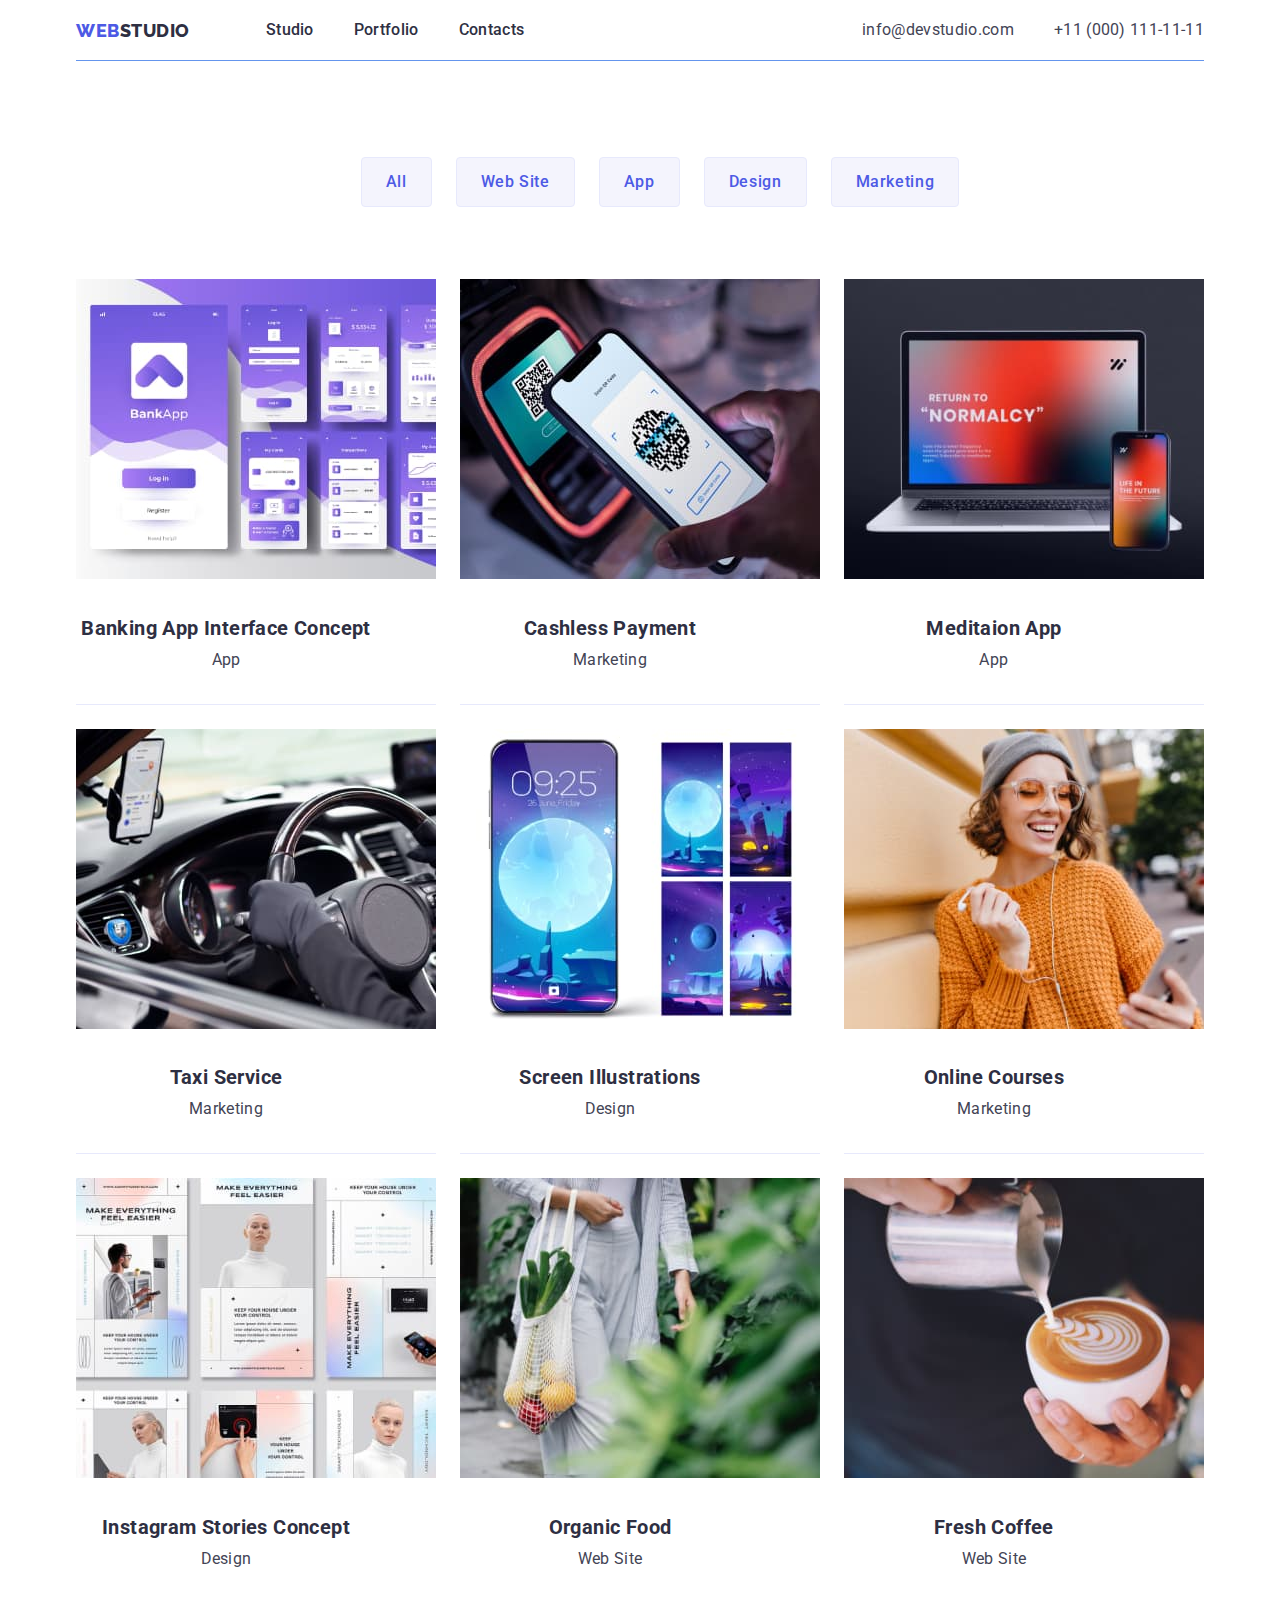
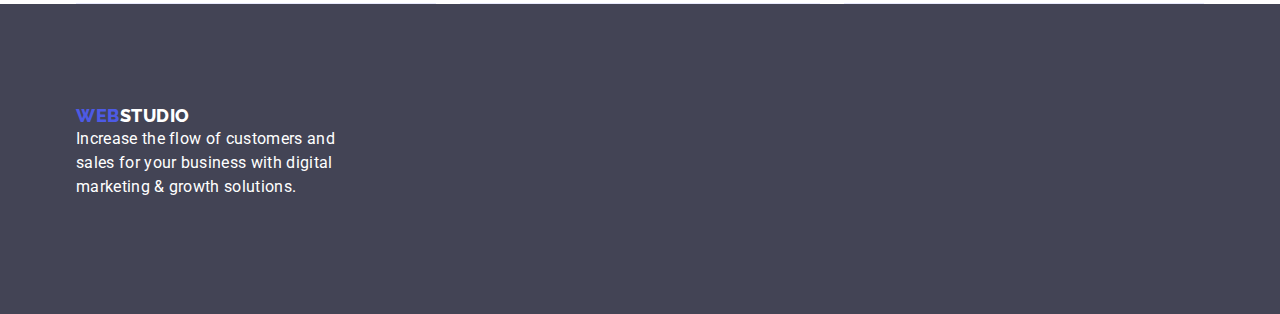
==== potfolio.html @ be7f30b7 "Update html/css" ====
<!DOCTYPE html>
<html lang="en">
<head>
    <meta charset="UTF-8">
    <meta http-equiv="X-UA-Compatible" content="IE=edge">
    <meta name="viewport" content="width=device-width, initial-scale=1.0">
    <link rel="preconnect" href="https://fonts.googleapis.com">
    <link rel="preconnect" href="https://fonts.gstatic.com" crossorigin>
    <link href="https://fonts.googleapis.com/css2?family=Raleway:wght@800&family=Roboto:wght@400;500;700&display=swap"
        rel="stylesheet">
    <link rel="stylesheet" href="https://cdnjs.cloudflare.com/ajax/libs/modern-normalize/1.1.0/modern-normalize.min.css">

    <link rel="stylesheet" href="./css/styles.css">
    <title>Document</title>
</head>
<body>
<header class="header">
    <div class="container">
        <div class="hearder-container">
            <section class="section section-border">
                <nav class="nav">
                    <a class="logo link" href="./index.html">Web<span class="new-logo">Studio</span>
                    </a>
                    <ul class="header-list">
                        <li class="list"><a href="./index.html" class="link header-link">Studio</a> </li>
                        <li class="list"><a href="./potfolio.html" class="link header-link">Portfolio</a></li>
                        <li class="list"><a href="" class="link header-link">Contacts</a></li>
                    </ul>

                </nav>
                <address class="address">
                    <ul class="header-list">
                        <li class="list"><a href="mailto:info@devstudio.com"
                                class="link adress-link">info@devstudio.com</a></li>
                        <li class="list"><a href="tel:+110001111111" class="link adress-link">+11 (000) 111-11-11</a>
                        </li>
                    </ul>
            </section>
        </div>
    </div>
    </address>
</header>
    <main>
       
            <section class="section">
                <div class="container">
                <div class="porfolio-btn-container">
                    <h1 class="portfolio-title hide">Portfolio</h1>
                    <ul class="porfolio-btn-list list">
                        <li class="portfolio-btn-item">
                            <button type="button" class="portfolio-btn">All</button>
                        </li>
                        <li class="portfolio-btn-item">
                            <button type="button" class="portfolio-btn">Web Site</button>
                        </li>
                        <li class="portfolio-btn-item">
                            <button type="button" class="portfolio-btn">App</button>
                        </li>
                        <li class="portfolio-btn-item">
                            <button type="button" class="portfolio-btn">Design</button>
                        </li>
                        <li class="portfolio-btn-item">
                            <button type="button" class="portfolio-btn">Marketing</button>
                        </li>
                    </ul>
                </div>
            
            
                <div class="prtfolio-photo-container">
                    <ul class="portfolio-cards-list list">
                        <li class="cards-item">
                            <div class="cards">
                                <img src="./images/application-menu.jpg" width="360" height="300" alt="application menu" width="380"
                                    class="cards-photo">
                                <h2 class="cards-title">Banking App Interface Concept</h2>
                                <p class="cards-text">App</p>
                            </div>
                        </li>
                    
                        <li class="cards-item">
                            <div class="cards">
                            <img src="./images/qr-code.jpg" width="360" height="300" alt="payment using qr-code" width="380" class="cards-photo">
                            <h2 class="cards-title">Cashless Payment</h2>
                            <p class="cards-text">Marketing</p>
                            </div>
                        </li>
                        <li class="cards-item">
                            <div class="cards">
                            <img src="./images/computer.jpg" width="360" height="300" alt="computer" width="380" class="cards-photo">
                            <h2 class="cards-title">Meditaion App</h2>
                            <p class="cards-text">App</p>
                            </div>
                        </li>
                        <li class="cards-item">
                            <div class="cards">
                            <img src="./images/interior-car.jpg" width="360" height="300" alt="interior on the car.jpg" width="380" class="cards-photo">
                            <h2 class="cards-title">Taxi Service</h2>
                            <p class="cards-text">Marketing</p>
                            </div>
                        </li>
                        <li class="cards-item">
                            <div class="cards">
                            <img src="./images/screen-phone.jpg"width="360" height="300" alt="screen phone" width="380" class="cards-photo">
                            <h2 class="cards-title">Screen Illustrations</h2>
                            <p class="cards-text">Design</p>
                            </div>
                        </li>
                        <li class="cards-item">
                            <div class="cards">
                            <img src="./images/girl-smile.jpg" width="360" height="300" alt="girl smile" width="380" class="cards-photo">
                            <h2 class="cards-title">Online Courses</h2>
                            <p class="cards-text">Marketing</p>
                            </div>
                        </li>
                        <li class="cards-item">
                            <div class="cards">
                            <img src="./images/story.jpg" width="360" height="300" alt="=story girl in the instagram" width="380" class="cards-photo">
                            <h2 class="cards-title">Instagram Stories Concept</h2>
                            <p class="cards-text">Design</p>
                            </div>
                        </li>
                        <li class="cards-item">
                            <div class="cards">
                            <img src="./images/products.jpg"width="360" height="300" alt="a girl who carries groceries" width="380" class="cards-photo">
                            <h2 class="cards-title">Organic Food</h2>
                            <p class="cards-text">Web Site</p>
                            </div>
                        </li>
                        <li class="cards-item">
                            <div class="cards">
                            <img src="./images/coffe.jpg" width="360" height="300" alt="barista pours coffee" width="380" class="cards-photo">
                            <h2 class="cards-title">Fresh Coffee</h2>
                            <p class="cards-text">Web Site</p>
                            </div>
                        </li>
                    
                    </ul>
                </div>
                </div>
            </section>
       
    </main>
    <footer class="footer">
        <section class="section">
            <div class="container">
                <div class="footer-container">
                    <a class="logo link" href="./index.html">Web<span class="footer-logo">Studio</span>
                    </a>
                    <p class=" footer-text">Increase the flow of customers and sales for your business with digital
                        marketing & growth
                        solutions.</p>
                </div>
            </div>
        </section>
    </footer>
    
</body>
</html>
---- css/styles.css ----
:root{
    --raleway: 'Raleway' ,sans-serif;
    --c-blue: #4D5AE5;
    --c-black: #2E2F42;
    --c-gray: #434455;
    --c-white: #FFFFFF;
    --bgr-white: #FFFFFF;
    --bgr-gray: #434455;
    --bgr-light-blue:#F4F4FD;
    --bgr-blue2:#404BBF;
    --bgr-blue:#4D5AE5;
    --c-border:#6495ed;
    --c-prtf-border:#E7E9FC;
    



}
.list {
    list-style: none;
    text-decoration: none;
    
}

.link {
    
    text-decoration: none;
    font-family: 'Roboto';
}
h1,
h2,
h3,
h4,
h5,
p,
ul{
  list-style: none;
}
p{
    list-style: none;
}


body{

 font-family: 'Roboto',
 sans-serif;
 color: var(--c-black);

}
.container{
    width: 1158px;
   margin-left: auto;
   margin-right: auto;
   padding-left: 15px;
   padding-right: 15px;
    
}
.header-container{
    display: flex;
    align-items: center;
    margin: 0;
   
}
.section{
    margin-bottom: 0;
    display: flex;
   
   
}
.section-border{
    border-bottom: 1px solid var(--c-border);

}
.nav {
    display: flex;
    flex-grow: 1;
    align-items: center ;
    gap: 76px;
}

.new-logo{
    color: var(--c-black);
}
.logo{
    font-family: var(--raleway);
        font-style: normal;
        font-weight: 800;
        font-size: 18px;
        line-height: 1.3;
        color:var(--c-blue);
        letter-spacing: 0.03em;
        text-transform: uppercase;
        
       
}


.header-list{
    margin-top: 0;
    margin-bottom: 0;
    display: flex;
    padding: 20px 0;
    gap: 40px;
   
    
}

.header{
    
}


.header-link{

    padding: 20px 0;





    font-weight: 500;
    font-size:16px;
    line-height: 1.28;
    letter-spacing: 0.02em;
    color: var(--c-black)


    

}
.header-link:hover ,
.header-link:focus{
   color: var(--c-blue);
    
}



.address{
       
}
.adress-link{
        font-style: normal;
        font-size: 16px;
        line-height: 1.28;
        letter-spacing: 0.02em;
        color: var(--c-gray)
    }

.adress-link:hover,
.adress-link:focus{
    color: var(--c-blue);

}






/* --------------Hero------------------------ */







.hero{
   background-color: #2E2F42;
  
}
.hero-container{

}
   

.hero-text{
    text-align: center;
    max-width: 496px;
    margin-bottom: 48px;
    margin-left: 287px;
    margin-right: 287px;
    margin-top: 188px;


    font-size : 56px; 
    line-height: 1.1;
    letter-spacing: 0.02em;
    color: var(--c-white)

    
}
.hero-button{
            display: flex;
            flex-direction: row;
            align-items: flex-start;
            padding: 16px 32px;
            gap: 10px;
            margin: 0 auto;
            margin-top: 38px;
            margin-bottom: 188px;
        
    




    font-family: 'Roboto';
    font-size: 16px;
    font-weight: 500;
    line-height: 1.5;
    letter-spacing: 0.04em;
    cursor: pointer;
    background-color: var(--c-blue); 
    color: var(--c-white)
    
}
.hero-button:hover,
.hero-button:focus{
    background-color:var(--bgr-blue2);
    box-shadow: 0px 4px 4px rgba(0, 0, 0, 0.15);
    border-radius: 4px;
    
}


/* -----------------About-section--------------------- */


.about-container{
    
    
}


.about-section{
        font-size: 20px;
        line-height: 1.2;
        color: var(--c-black)
        
}
.hide{
    position: absolute;
        width: 1px;
        height: 1px;
        margin: -1px;
        border: 0;
        padding: 0;
        white-space: nowrap;
        clip-path: inset(100%);
        clip: rect(0 0 0 0);
        overflow: hidden;
}

.about-list {
    display: flex;
    gap: 24px;
    margin-top: 120px;
    
}


.about-list-item {
    margin-top: 0px;
}

.about-list-title {
        margin-top: 0px;
    



        font-size: 20px;
        line-height:1.2;
        letter-spacing: 0.02em;
        color: var(--c-black);
}

.about-list-text {
    



        font-size: 16px;
        line-height: 1.5;
        letter-spacing: 0.02em;
        color: var(--c-black)
}
/* -------work-section-------------- */
.work-section {}


.work-container{
   

}

.work-title {
        margin: 0 auto;
        margin-bottom: 72px;
        display: block;
        text-align: center;
        


        font-size: 36px;
        line-height: 1.11;
        letter-spacing: 0.02em;
        color: var(--c-black)
}

.work-list {
    display: flex;
    margin-bottom: 120px;
    margin-top: 0;
}

.work-list-item {}

.work-list-photo {}

/* ----------------------our-team-------------------- */






.our-team{
    background-color:var(--bgr-light-blue)
}
.team-title {
        text-align: center;
        margin-top: 120px;
        margin-bottom: 72px;
        margin-left: auto;
        margin-right: auto;
        font-size: 36px;
        line-height: 1.11;
        letter-spacing: 0.02em;
        color: var(--c-black)
}

.team-list {
    display: flex;
    gap: 24px;
    margin: 0;
    padding-left: 0;
    
}

.team-list-item {
    display: flex;
    flex-direction: column;
    text-align: center;
    justify-content: center;
}

.team-photo {
    margin-bottom: 32px;
}

.team-name {

        margin: 0;
        margin-bottom: 8px;



        font-size: 20px;
        line-height: 1.2;
        letter-spacing: 0.02em;
        color: var(--c-black);
}

.team-list-text {
        margin: 0;
        margin-bottom: 32px;





        font-size: 16px;
        line-height: 1.2;
        letter-spacing: 0.02em;
        color: var(--c-gray);
}





/* --------------------------FOOTER--------------------- */


.footer {
    background-color: var(--c-gray)
}
.footer-container{
    display: flex;
    
    flex-direction: column;
   
    width: 264px;
    height: 110px;
    margin-top: 100px;
    margin-bottom: 100px;
    margin-left: 0px;
}

.footer-logo{
        margin-bottom: 16px;
        

        font-size: 18px;
        line-height: 1.16;
        letter-spacing: 0.03em;
        color: var(--c-white)
}
.footer-text{

    margin: 0;

    font-size: 16px;
    line-height: 1.5;
    letter-spacing: 0.02em;
    color: var(--c-white)
}


/* ----------------------PORTFOLIO----------------------------------
 */

 
 .portfolio-title {}

 .porfolio-btn-list {
    display: flex;
    justify-content: center;
    margin-top: 96px;
    margin-bottom: 72px;
    gap: 24px;
 }
 .portfolio-photo-container{
    display: flex;
    width: 1158px;
 }

 .portfolio-btn-item {

 }

 .portfolio-btn {

        padding: 12px 24px;
        text-align: center;
        



        font-family: 'Roboto';
        border: 1px solid #E7E9FC;
        border-radius: 4px;
        font-weight: 500;
            font-size: 16px;
            line-height: 1.5;
            letter-spacing: 0.04em;
            color: var(--c-blue);
            cursor: pointer;
            background: var(--bgr-light-blue)
 }
 .portfolio-btn:hover,
 .portfolio-btn:focus{
    
    color: var(--c-white);
    box-shadow: 0px 3px 1px rgba(0, 0, 0, 0.1), 0px 2px 1px rgba(0, 0, 0, 0.08), 0px 2px 2px rgba(0, 0, 0, 0.12);
    background: var(--bgr-blue);
}


 .portfolio-cards-list {
    padding-left: 0;
    margin: 0;
    display: flex;
    gap: 24px;
    flex-wrap: wrap;
    
 }

 .cards-item {
    
    flex-basis: calc( ( 100% - 48px ) / 3 );
    border-bottom: 1px solid var(--c-prtf-border);
  


  }  
    
   .cards{
    text-align: center;
    margin: 0;
    max-width: 300px;
    
   }
 

 .cards-photo {
    margin-bottom: 32px;
 }

 .cards-title {
        margin: 0 auto;
        text-align: center;
        margin-bottom: 8px;


    
        font-size: 20px;
        line-height: 1.2;
        letter-spacing: 0.02em;
        color: var(--c-black)
 }

 .cards-text {
        margin: 0 auto;
        margin-bottom: 32px;

        text-align: center;
        



        font-size: 16px;
        line-height: 1.5;
        letter-spacing: 0.02em;
        color: var(--c-gray)
 }
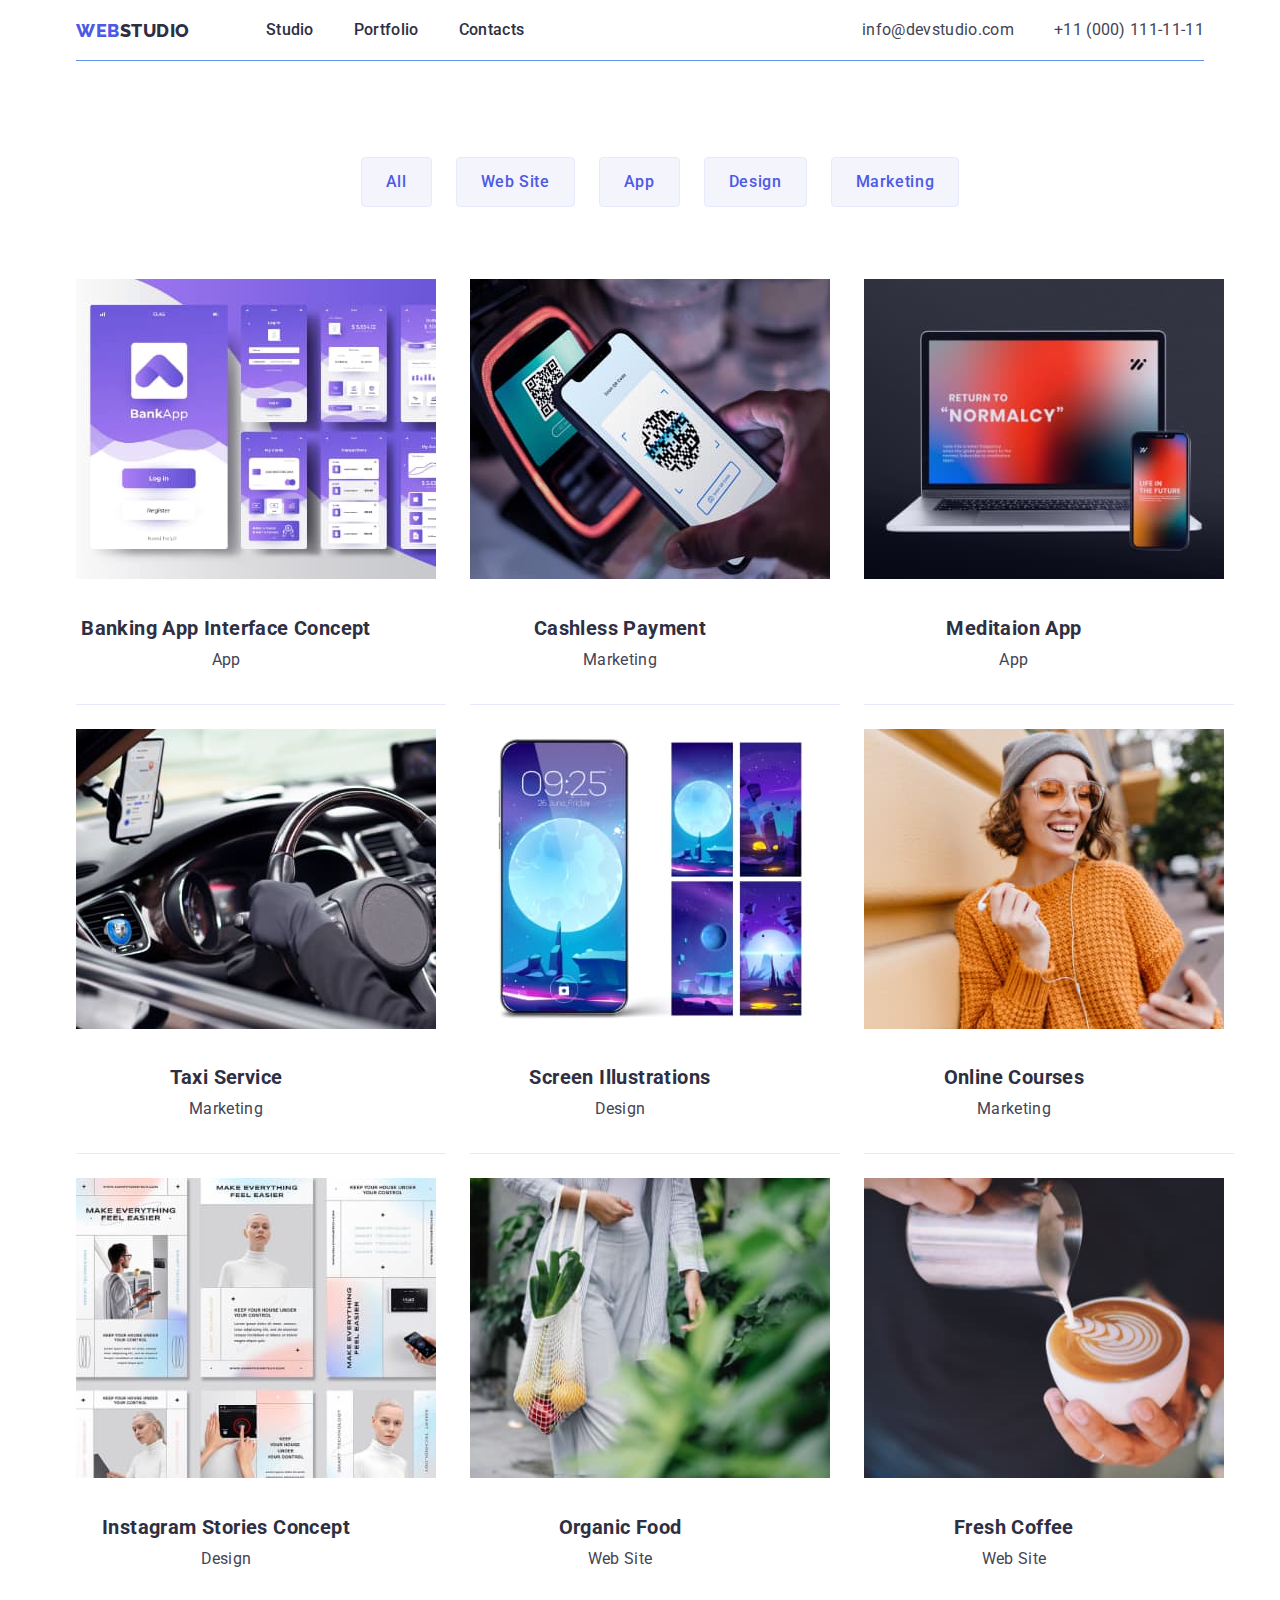
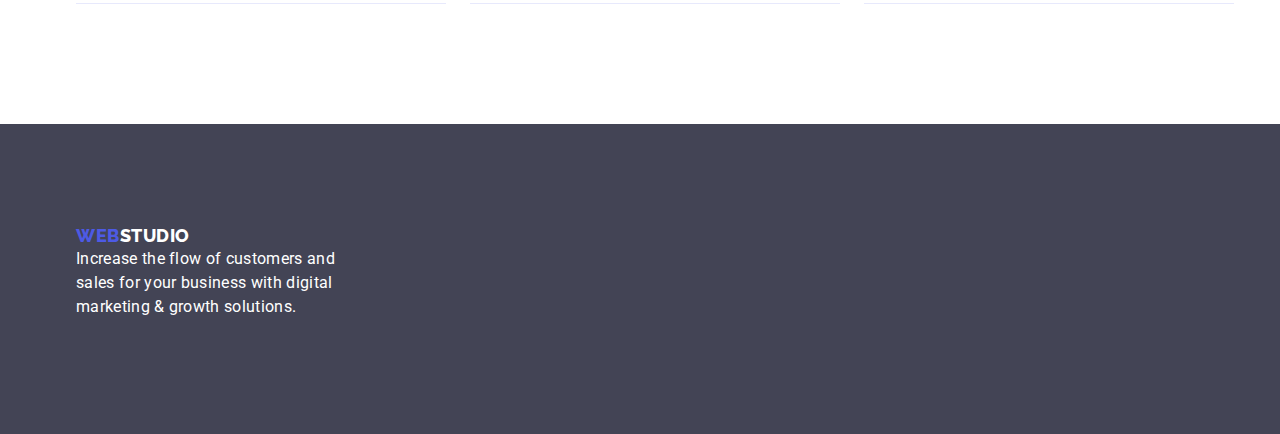
==== commit e0257b8f: "Update" ====
--- a/potfolio.html
+++ b/potfolio.html
@@ -66,7 +66,7 @@
                 </div>
             
             
-                <div class="prtfolio-photo-container">
+                <div class="portfolio-photo-container">
                     <ul class="portfolio-cards-list list">
                         <li class="cards-item">
                             <div class="cards">
--- a/css/styles.css
+++ b/css/styles.css
@@ -293,12 +293,14 @@
 
 
 .work-container{
+    
    
 
 }
 
 .work-title {
         margin: 0 auto;
+        margin-top: 120px;
         margin-bottom: 72px;
         display: block;
         text-align: center;
@@ -315,9 +317,12 @@
     display: flex;
     margin-bottom: 120px;
     margin-top: 0;
-}
-
-.work-list-item {}
+    gap: 24px;
+}
+
+.work-list-item {
+    
+}
 
 .work-list-photo {}
 
@@ -331,6 +336,10 @@
 .our-team{
     background-color:var(--bgr-light-blue)
 }
+.team-section{
+    margin-bottom: 120px;
+}
+
 .team-title {
         text-align: center;
         margin-top: 120px;
@@ -447,6 +456,8 @@
  .portfolio-photo-container{
     display: flex;
     width: 1158px;
+    padding-bottom: 120px;
+    
  }
 
  .portfolio-btn-item {
@@ -504,6 +515,8 @@
     margin: 0;
     max-width: 300px;
     
+    
+    
    }
  
 
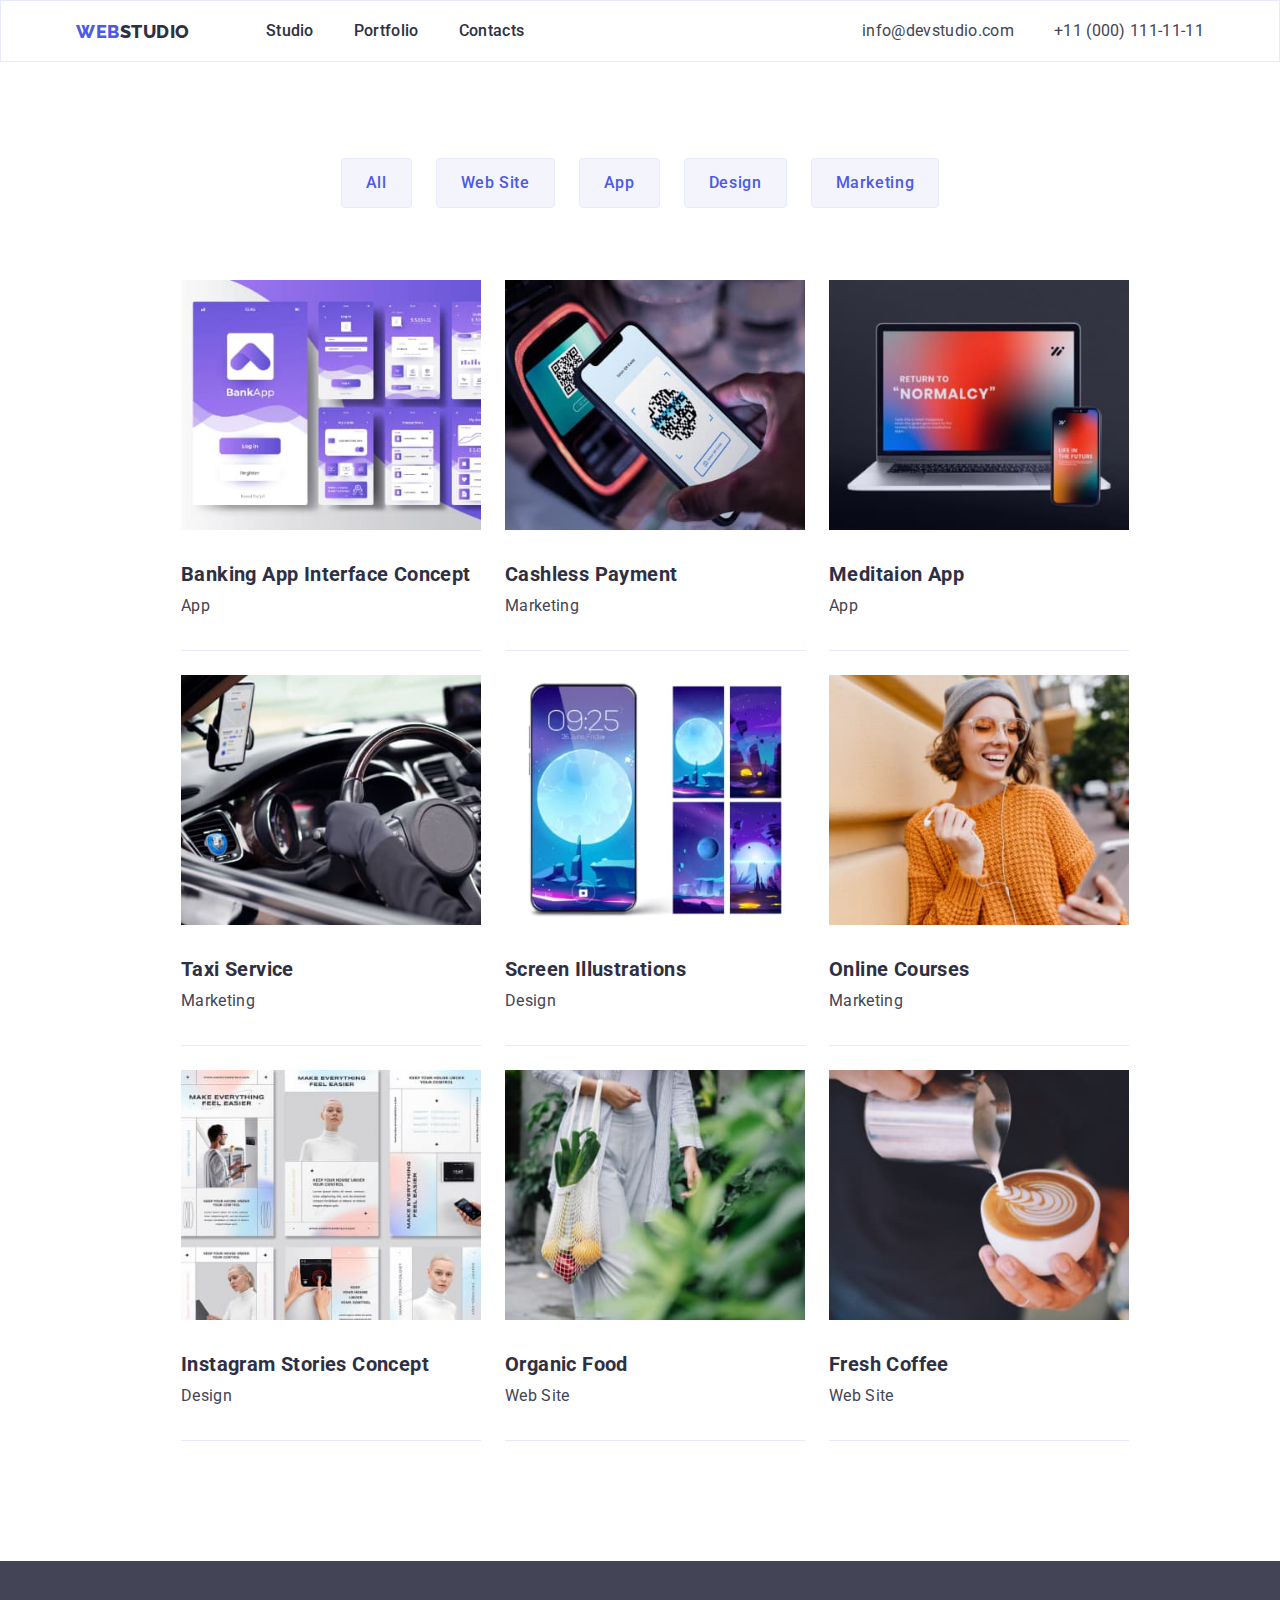
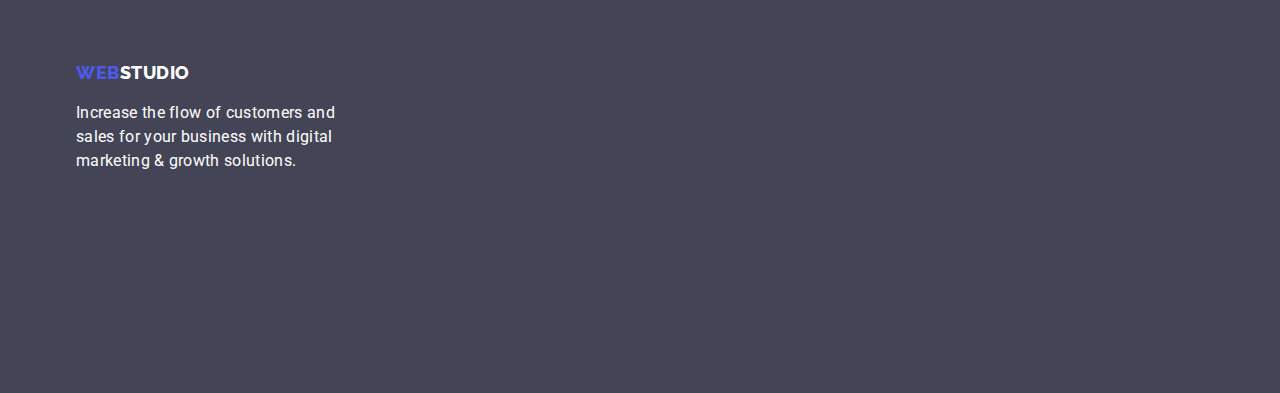
==== commit ac357ee0: "Update css.html" ====
--- a/potfolio.html
+++ b/potfolio.html
@@ -15,28 +15,23 @@
 </head>
 <body>
 <header class="header">
-    <div class="container">
-        <div class="hearder-container">
-            <section class="section section-border">
-                <nav class="nav">
-                    <a class="logo link" href="./index.html">Web<span class="new-logo">Studio</span>
-                    </a>
-                    <ul class="header-list">
-                        <li class="list"><a href="./index.html" class="link header-link">Studio</a> </li>
-                        <li class="list"><a href="./potfolio.html" class="link header-link">Portfolio</a></li>
-                        <li class="list"><a href="" class="link header-link">Contacts</a></li>
-                    </ul>
+    <div class="container header-container">
+        <nav class="nav">
+            <a class="logo link" href="./index.html">Web<span class="new-logo">Studio</span>
+            </a>
+            <ul class="header-list">
+                <li class="list"><a href="" class="link header-link">Studio</a> </li>
+                <li class="list"><a href="./potfolio.html" class="link header-link">Portfolio</a></li>
+                <li class="list"><a href="" class="link header-link">Contacts</a></li>
+            </ul>
 
-                </nav>
-                <address class="address">
-                    <ul class="header-list">
-                        <li class="list"><a href="mailto:info@devstudio.com"
-                                class="link adress-link">info@devstudio.com</a></li>
-                        <li class="list"><a href="tel:+110001111111" class="link adress-link">+11 (000) 111-11-11</a>
-                        </li>
-                    </ul>
-            </section>
-        </div>
+        </nav>
+        <address class="address">
+            <ul class="header-list">
+                <li class="list"><a href="mailto:info@devstudio.com" class="link adress-link">info@devstudio.com</a>
+                </li>
+                <li class="list"><a href="tel:+110001111111" class="link adress-link">+11 (000) 111-11-11</a></li>
+            </ul>
     </div>
     </address>
 </header>
@@ -69,66 +64,75 @@
                 <div class="portfolio-photo-container">
                     <ul class="portfolio-cards-list list">
                         <li class="cards-item">
-                            <div class="cards">
+                            
                                 <img src="./images/application-menu.jpg" width="360" height="300" alt="application menu" width="380"
                                     class="cards-photo">
+                            <div class="cards">
                                 <h2 class="cards-title">Banking App Interface Concept</h2>
                                 <p class="cards-text">App</p>
                             </div>
                         </li>
                     
                         <li class="cards-item">
-                            <div class="cards">
+                           
                             <img src="./images/qr-code.jpg" width="360" height="300" alt="payment using qr-code" width="380" class="cards-photo">
+                        <div class="cards">
                             <h2 class="cards-title">Cashless Payment</h2>
                             <p class="cards-text">Marketing</p>
-                            </div>
+                        </div>
                         </li>
                         <li class="cards-item">
+                            
+                            <img src="./images/computer.jpg" width="360" height="300" alt="computer" width="380" class="cards-photo">
                             <div class="cards">
-                            <img src="./images/computer.jpg" width="360" height="300" alt="computer" width="380" class="cards-photo">
                             <h2 class="cards-title">Meditaion App</h2>
                             <p class="cards-text">App</p>
                             </div>
                         </li>
                         <li class="cards-item">
+                            
+                            <img src="./images/interior-car.jpg" width="360" height="300" alt="interior on the car.jpg" width="380" class="cards-photo">
                             <div class="cards">
-                            <img src="./images/interior-car.jpg" width="360" height="300" alt="interior on the car.jpg" width="380" class="cards-photo">
                             <h2 class="cards-title">Taxi Service</h2>
                             <p class="cards-text">Marketing</p>
                             </div>
                         </li>
                         <li class="cards-item">
+                            
+                            <img src="./images/screen-phone.jpg"width="360" height="300" alt="screen phone" width="380" class="cards-photo">
                             <div class="cards">
-                            <img src="./images/screen-phone.jpg"width="360" height="300" alt="screen phone" width="380" class="cards-photo">
                             <h2 class="cards-title">Screen Illustrations</h2>
                             <p class="cards-text">Design</p>
                             </div>
                         </li>
                         <li class="cards-item">
+                            
+                            <img src="./images/girl-smile.jpg" width="360" height="300" alt="girl smile" width="380" class="cards-photo">
                             <div class="cards">
-                            <img src="./images/girl-smile.jpg" width="360" height="300" alt="girl smile" width="380" class="cards-photo">
                             <h2 class="cards-title">Online Courses</h2>
                             <p class="cards-text">Marketing</p>
                             </div>
                         </li>
                         <li class="cards-item">
+                           
+                            <img src="./images/story.jpg" width="360" height="300" alt="=story girl in the instagram" width="380" class="cards-photo">
                             <div class="cards">
-                            <img src="./images/story.jpg" width="360" height="300" alt="=story girl in the instagram" width="380" class="cards-photo">
                             <h2 class="cards-title">Instagram Stories Concept</h2>
                             <p class="cards-text">Design</p>
                             </div>
                         </li>
                         <li class="cards-item">
+                            
+                            <img src="./images/products.jpg"width="360" height="300" alt="a girl who carries groceries" width="380" class="cards-photo">
                             <div class="cards">
-                            <img src="./images/products.jpg"width="360" height="300" alt="a girl who carries groceries" width="380" class="cards-photo">
                             <h2 class="cards-title">Organic Food</h2>
                             <p class="cards-text">Web Site</p>
                             </div>
                         </li>
                         <li class="cards-item">
+                            
+                            <img src="./images/coffe.jpg" width="360" height="300" alt="barista pours coffee" width="380" class="cards-photo">
                             <div class="cards">
-                            <img src="./images/coffe.jpg" width="360" height="300" alt="barista pours coffee" width="380" class="cards-photo">
                             <h2 class="cards-title">Fresh Coffee</h2>
                             <p class="cards-text">Web Site</p>
                             </div>
@@ -143,13 +147,12 @@
     <footer class="footer">
         <section class="section">
             <div class="container">
-                <div class="footer-container">
+                
                     <a class="logo link" href="./index.html">Web<span class="footer-logo">Studio</span>
                     </a>
                     <p class=" footer-text">Increase the flow of customers and sales for your business with digital
                         marketing & growth
                         solutions.</p>
-                </div>
             </div>
         </section>
     </footer>
--- a/css/styles.css
+++ b/css/styles.css
@@ -30,13 +30,12 @@
 h1,
 h2,
 h3,
-h4,
-h5,
 p,
 ul{
-  list-style: none;
-}
-p{
+  margin: 0;
+  padding: 0;
+}
+ul{
     list-style: none;
 }
 
@@ -58,14 +57,14 @@
 }
 .header-container{
     display: flex;
-    align-items: center;
-    margin: 0;
-   
-}
+    
+
+}
+
 .section{
-    margin-bottom: 0;
-    display: flex;
-   
+    
+   
+   padding-bottom: 120px;
    
 }
 .section-border{
@@ -97,8 +96,7 @@
 
 
 .header-list{
-    margin-top: 0;
-    margin-bottom: 0;
+    
     display: flex;
     padding: 20px 0;
     gap: 40px;
@@ -107,7 +105,7 @@
 }
 
 .header{
-    
+    border: 1px solid var(--c-prtf-border);
 }
 
 
@@ -169,20 +167,19 @@
 
 .hero{
    background-color: #2E2F42;
-  
-}
-.hero-container{
-
-}
-   
+    padding-bottom: 188px;
+   
+}
+
 
 .hero-text{
+    max-width: 496px;
+    margin: 0 auto;
     text-align: center;
-    max-width: 496px;
-    margin-bottom: 48px;
-    margin-left: 287px;
-    margin-right: 287px;
-    margin-top: 188px;
+    padding-top: 188px;
+    padding-bottom: 48px;
+    
+   
 
 
     font-size : 56px; 
@@ -193,19 +190,11 @@
     
 }
 .hero-button{
-            display: flex;
-            flex-direction: row;
-            align-items: flex-start;
+            display: block;
             padding: 16px 32px;
-            gap: 10px;
-            margin: 0 auto;
-            margin-top: 38px;
-            margin-bottom: 188px;
-        
-    
-
-
-
+             margin: 0 auto;
+            
+            
 
     font-family: 'Roboto';
     font-size: 16px;
@@ -229,10 +218,7 @@
 /* -----------------About-section--------------------- */
 
 
-.about-container{
-    
-    
-}
+
 
 
 .about-section{
@@ -256,18 +242,19 @@
 
 .about-list {
     display: flex;
+    padding-top: 120px;
     gap: 24px;
-    margin-top: 120px;
+    
     
 }
 
 
 .about-list-item {
-    margin-top: 0px;
+    
 }
 
 .about-list-title {
-        margin-top: 0px;
+        padding-bottom: 8px;
     
 
 
@@ -280,7 +267,7 @@
 
 .about-list-text {
     
-
+       
 
 
         font-size: 16px;
@@ -292,15 +279,9 @@
 .work-section {}
 
 
-.work-container{
-    
-   
-
-}
+
 
 .work-title {
-        margin: 0 auto;
-        margin-top: 120px;
         margin-bottom: 72px;
         display: block;
         text-align: center;
@@ -315,16 +296,23 @@
 
 .work-list {
     display: flex;
-    margin-bottom: 120px;
-    margin-top: 0;
     gap: 24px;
+    
 }
 
 .work-list-item {
     
-}
-
-.work-list-photo {}
+    flex-basis: calc((100% - 48px) / 2);
+    
+    
+}
+
+.work-list-photo {
+    display: block;
+    max-width: 100%;
+    height: auto;
+}
+
 
 /* ----------------------our-team-------------------- */
 
@@ -336,16 +324,15 @@
 .our-team{
     background-color:var(--bgr-light-blue)
 }
-.team-section{
-    margin-bottom: 120px;
-}
+
 
 .team-title {
         text-align: center;
-        margin-top: 120px;
-        margin-bottom: 72px;
         margin-left: auto;
         margin-right: auto;
+        margin-bottom: 72px;
+
+
         font-size: 36px;
         line-height: 1.11;
         letter-spacing: 0.02em;
@@ -355,29 +342,37 @@
 .team-list {
     display: flex;
     gap: 24px;
-    margin: 0;
-    padding-left: 0;
+    
+    
+    
+    
     
 }
 
 .team-list-item {
     display: flex;
     flex-direction: column;
+    justify-content: center;
+    box-shadow: calc((100% - 72px) /3);
+    
+   
+    box-shadow: 0px 1px 6px rgba(46, 47, 66, 0.08), 0px 1px 1px rgba(46, 47, 66, 0.16), 0px 2px 1px rgba(46, 47, 66, 0.08);
+        border-radius: 0px 0px 4px 4px;
+}
+
+.team-photo {
+    
+}
+.team-top{
     text-align: center;
-    justify-content: center;
-}
-
-.team-photo {
-    margin-bottom: 32px;
+    padding-top: 32px;
+    padding-bottom: 32px;
 }
 
 .team-name {
-
+        padding-bottom: 8px;
         margin: 0;
-        margin-bottom: 8px;
-
-
-
+        
         font-size: 20px;
         line-height: 1.2;
         letter-spacing: 0.02em;
@@ -386,12 +381,7 @@
 
 .team-list-text {
         margin: 0;
-        margin-bottom: 32px;
-
-
-
-
-
+       
         font-size: 16px;
         line-height: 1.2;
         letter-spacing: 0.02em;
@@ -406,22 +396,21 @@
 
 
 .footer {
-    background-color: var(--c-gray)
-}
-.footer-container{
-    display: flex;
-    
-    flex-direction: column;
-   
-    width: 264px;
-    height: 110px;
-    margin-top: 100px;
-    margin-bottom: 100px;
-    margin-left: 0px;
-}
+    background-color: var(--c-gray);
+
+
+    padding-top: 100px;
+    padding-bottom: 100px;
+}
+
+    
+    
+   
+    
+   
 
 .footer-logo{
-        margin-bottom: 16px;
+        
         
 
         font-size: 18px;
@@ -431,7 +420,8 @@
 }
 .footer-text{
 
-    margin: 0;
+    max-width: 264px;
+    padding-top: 16px;
 
     font-size: 16px;
     line-height: 1.5;
@@ -449,14 +439,18 @@
  .porfolio-btn-list {
     display: flex;
     justify-content: center;
-    margin-top: 96px;
-    margin-bottom: 72px;
+    padding-top: 96px;
+    padding-bottom: 72px;
     gap: 24px;
+
+
  }
  .portfolio-photo-container{
+
+
     display: flex;
     width: 1158px;
-    padding-bottom: 120px;
+    
     
  }
 
@@ -483,25 +477,31 @@
             cursor: pointer;
             background: var(--bgr-light-blue)
  }
+
+
+
  .portfolio-btn:hover,
  .portfolio-btn:focus{
     
     color: var(--c-white);
     box-shadow: 0px 3px 1px rgba(0, 0, 0, 0.1), 0px 2px 1px rgba(0, 0, 0, 0.08), 0px 2px 2px rgba(0, 0, 0, 0.12);
     background: var(--bgr-blue);
+
 }
 
 
  .portfolio-cards-list {
-    padding-left: 0;
     margin: 0;
     display: flex;
+    justify-content: center;
     gap: 24px;
     flex-wrap: wrap;
     
  }
 
  .cards-item {
+        margin: 0;
+        max-width: 300px;
     
     flex-basis: calc( ( 100% - 48px ) / 3 );
     border-bottom: 1px solid var(--c-prtf-border);
@@ -511,9 +511,8 @@
   }  
     
    .cards{
-    text-align: center;
-    margin: 0;
-    max-width: 300px;
+    padding-top: 32px;
+    padding-bottom: 32px;
     
     
     
@@ -521,13 +520,16 @@
  
 
  .cards-photo {
-    margin-bottom: 32px;
+        display: block;
+        max-width: 100%;
+        height: auto;
  }
 
  .cards-title {
         margin: 0 auto;
-        text-align: center;
-        margin-bottom: 8px;
+        padding-bottom: 8px;
+        
+        
 
 
     
@@ -539,9 +541,7 @@
 
  .cards-text {
         margin: 0 auto;
-        margin-bottom: 32px;
-
-        text-align: center;
+        
         
 
 
@@ -549,5 +549,5 @@
         font-size: 16px;
         line-height: 1.5;
         letter-spacing: 0.02em;
-        color: var(--c-gray)
+        color: var(--c-gray);
  }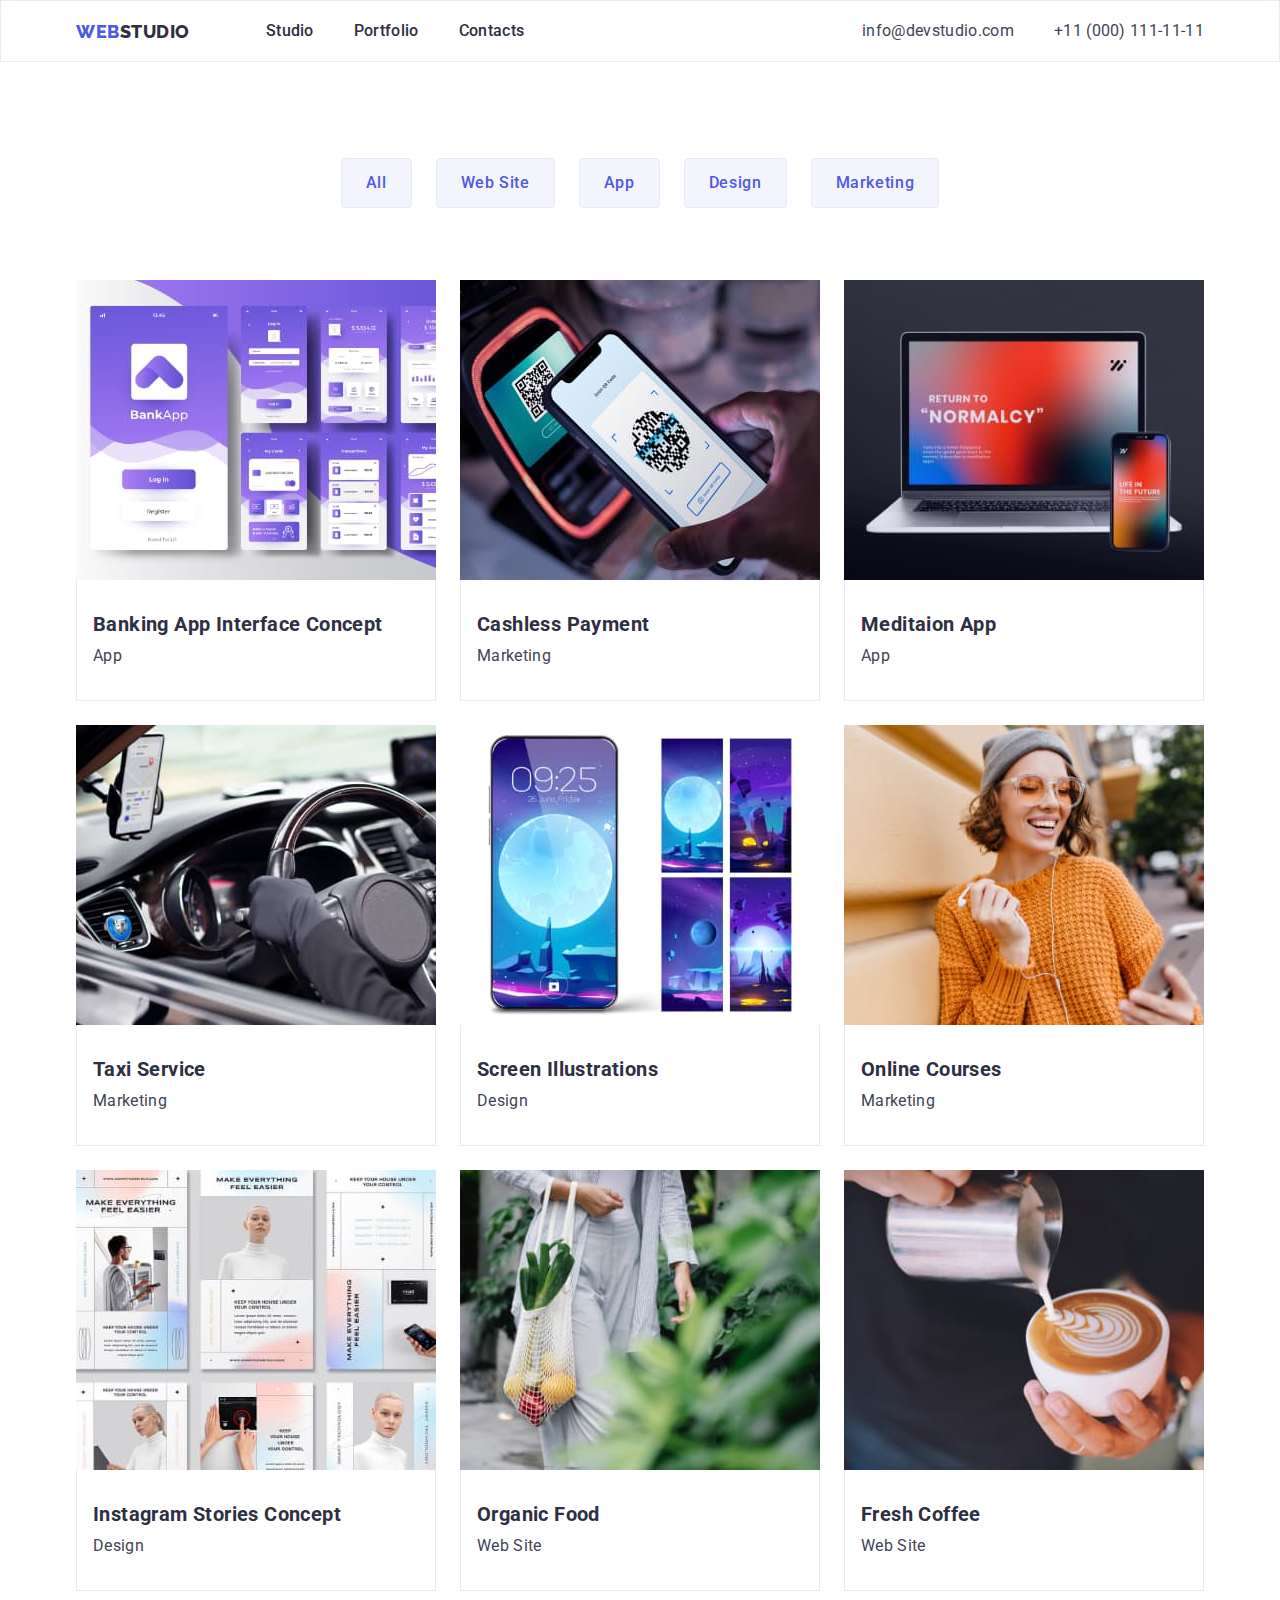
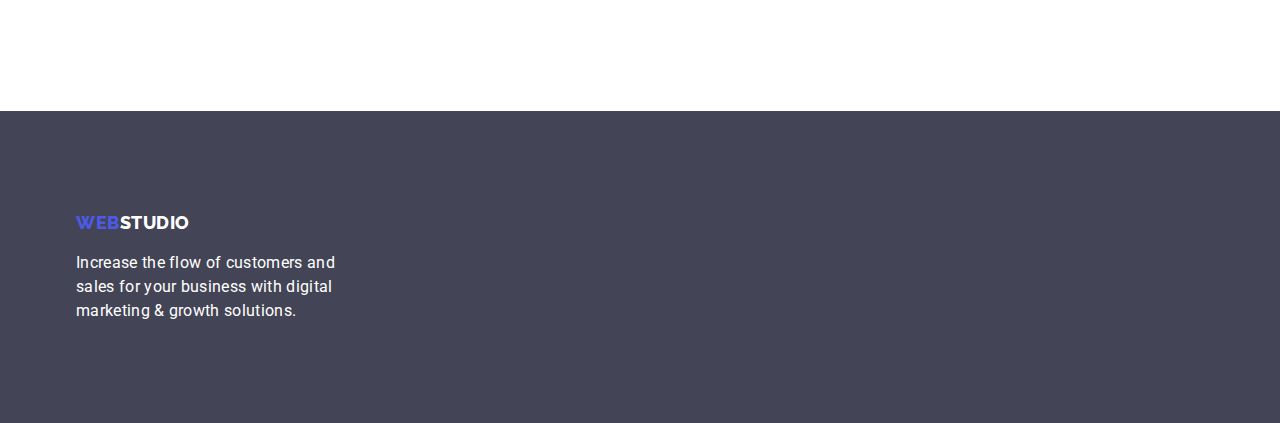
==== commit 74184b99: "Update.html" ====
--- a/potfolio.html
+++ b/potfolio.html
@@ -20,7 +20,7 @@
             <a class="logo link" href="./index.html">Web<span class="new-logo">Studio</span>
             </a>
             <ul class="header-list">
-                <li class="list"><a href="" class="link header-link">Studio</a> </li>
+                <li class="list"><a href="./index.html" class="link header-link">Studio</a> </li>
                 <li class="list"><a href="./potfolio.html" class="link header-link">Portfolio</a></li>
                 <li class="list"><a href="" class="link header-link">Contacts</a></li>
             </ul>
@@ -37,9 +37,9 @@
 </header>
     <main>
        
-            <section class="section">
+            <section class="section portfolio-section">
                 <div class="container">
-                <div class="porfolio-btn-container">
+                
                     <h1 class="portfolio-title hide">Portfolio</h1>
                     <ul class="porfolio-btn-list list">
                         <li class="portfolio-btn-item">
@@ -58,10 +58,10 @@
                             <button type="button" class="portfolio-btn">Marketing</button>
                         </li>
                     </ul>
-                </div>
+                
             
             
-                <div class="portfolio-photo-container">
+                
                     <ul class="portfolio-cards-list list">
                         <li class="cards-item">
                             
@@ -139,22 +139,21 @@
                         </li>
                     
                     </ul>
-                </div>
+            
                 </div>
             </section>
        
     </main>
     <footer class="footer">
-        <section class="section">
-            <div class="container">
-                
-                    <a class="logo link" href="./index.html">Web<span class="footer-logo">Studio</span>
-                    </a>
-                    <p class=" footer-text">Increase the flow of customers and sales for your business with digital
-                        marketing & growth
-                        solutions.</p>
-            </div>
-        </section>
+        <div class="container">
+    
+            <a class="logo link" href="./index.html">Web<span class="footer-logo">Studio</span>
+            </a>
+            <p class=" footer-text">Increase the flow of customers and sales for your business with digital marketing &
+                growth
+                solutions.</p>
+    
+        </div>
     </footer>
     
 </body>
--- a/css/styles.css
+++ b/css/styles.css
@@ -65,6 +65,7 @@
     
    
    padding-bottom: 120px;
+   padding-top: 120px;
    
 }
 .section-border{
@@ -168,6 +169,7 @@
 .hero{
    background-color: #2E2F42;
     padding-bottom: 188px;
+    padding-top: 188px;
    
 }
 
@@ -176,8 +178,7 @@
     max-width: 496px;
     margin: 0 auto;
     text-align: center;
-    padding-top: 188px;
-    padding-bottom: 48px;
+    margin-bottom: 48px;
     
    
 
@@ -222,6 +223,9 @@
 
 
 .about-section{
+        padding-bottom: 0;
+
+
         font-size: 20px;
         line-height: 1.2;
         color: var(--c-black)
@@ -242,7 +246,6 @@
 
 .about-list {
     display: flex;
-    padding-top: 120px;
     gap: 24px;
     
     
@@ -250,11 +253,11 @@
 
 
 .about-list-item {
-    
+    flex-basis: calc((100% - 72px) / 4);
 }
 
 .about-list-title {
-        padding-bottom: 8px;
+       margin-bottom: 8px;
     
 
 
@@ -302,7 +305,7 @@
 
 .work-list-item {
     
-    flex-basis: calc((100% - 48px) / 2);
+    flex-basis: calc((100% - 48px) / 3);
     
     
 }
@@ -370,8 +373,8 @@
 }
 
 .team-name {
-        padding-bottom: 8px;
-        margin: 0;
+        margin-bottom: 8px;
+        
         
         font-size: 20px;
         line-height: 1.2;
@@ -421,7 +424,7 @@
 .footer-text{
 
     max-width: 264px;
-    padding-top: 16px;
+    margin-top: 16px;
 
     font-size: 16px;
     line-height: 1.5;
@@ -439,20 +442,15 @@
  .porfolio-btn-list {
     display: flex;
     justify-content: center;
+    margin-bottom: 72px;
+    gap: 24px;
+
+
+ }
+ .portfolio-section{
     padding-top: 96px;
-    padding-bottom: 72px;
-    gap: 24px;
-
-
- }
- .portfolio-photo-container{
-
-
-    display: flex;
-    width: 1158px;
-    
-    
- }
+ }
+ 
 
  .portfolio-btn-item {
 
@@ -500,11 +498,9 @@
  }
 
  .cards-item {
-        margin: 0;
-        max-width: 300px;
     
     flex-basis: calc( ( 100% - 48px ) / 3 );
-    border-bottom: 1px solid var(--c-prtf-border);
+    
   
 
 
@@ -513,7 +509,10 @@
    .cards{
     padding-top: 32px;
     padding-bottom: 32px;
-    
+    padding-left: 16px;
+    border-bottom: 1px solid var(--c-prtf-border);
+    border-left: 1px solid var(--c-prtf-border);
+    border-right: 1px solid var(--c-prtf-border);
     
     
    }
@@ -521,13 +520,12 @@
 
  .cards-photo {
         display: block;
-        max-width: 100%;
         height: auto;
  }
 
  .cards-title {
-        margin: 0 auto;
-        padding-bottom: 8px;
+        
+        margin-bottom: 8px;
         
         
 
